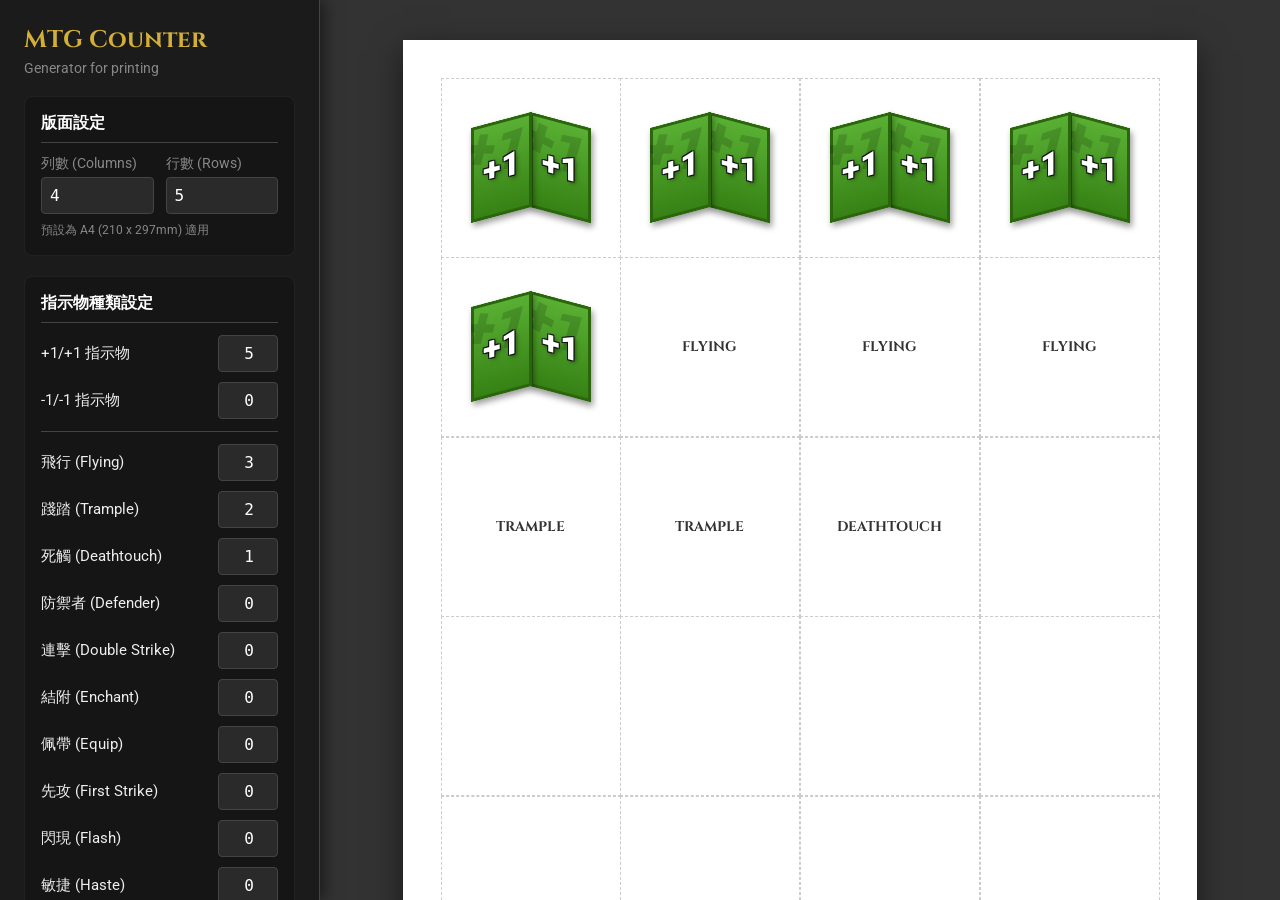
==== index.html @ ed295e88 "version1.0" ====
<!DOCTYPE html>
<html lang="zh-TW">
<head>
    <meta charset="UTF-8">
    <meta name="viewport" content="width=device-width, initial-scale=1.0">
    <title>MTG Counter Generator</title>
    <link rel="stylesheet" href="style.css">
    <!-- 加入 Google Font -->
    <link rel="preconnect" href="https://fonts.googleapis.com">
    <link rel="preconnect" href="https://fonts.gstatic.com" crossorigin>
    <link href="https://fonts.googleapis.com/css2?family=Cinzel:wght@600;800&family=Roboto:wght@400;700&display=swap" rel="stylesheet">
</head>
<body>
    <div class="app-container">
        <!-- 左側控制面板 -->
        <aside class="sidebar no-print">
            <header>
                <h1>MTG Counter</h1>
                <p>Generator for printing</p>
            </header>

            <section class="control-group">
                <h2>版面設定</h2>
                <div class="input-pair">
                    <label>
                        列數 (Columns)
                        <input type="number" id="colsInput" value="4" min="1" max="10">
                    </label>
                    <label>
                        行數 (Rows)
                        <input type="number" id="rowsInput" value="5" min="1" max="15">
                    </label>
                </div>
                <div class="hint">預設為 A4 (210 x 297mm) 適用</div>
            </section>

            <section class="control-group feature-list">
                <h2>指示物種類設定</h2>
                
                <div class="counter-input">
                    <label>+1/+1 指示物</label>
                    <input type="number" data-type="plusOne" value="5" min="0">
                </div>
                
                <div class="counter-input">
                    <label>-1/-1 指示物</label>
                    <input type="number" data-type="minusOne" value="0" min="0">
                </div>
                <hr>
                <div class="counter-input"><label>飛行 (Flying)</label><input type="number" data-type="flying" value="3" min="0"></div>
                <div class="counter-input"><label>踐踏 (Trample)</label><input type="number" data-type="trample" value="2" min="0"></div>
                <div class="counter-input"><label>死觸 (Deathtouch)</label><input type="number" data-type="deathtouch" value="1" min="0"></div>
                <div class="counter-input"><label>防禦者 (Defender)</label><input type="number" data-type="defender" value="0" min="0"></div>
                <div class="counter-input"><label>連擊 (Double Strike)</label><input type="number" data-type="double-strike" value="0" min="0"></div>
                <div class="counter-input"><label>結附 (Enchant)</label><input type="number" data-type="enchant" value="0" min="0"></div>
                <div class="counter-input"><label>佩帶 (Equip)</label><input type="number" data-type="equip" value="0" min="0"></div>
                <div class="counter-input"><label>先攻 (First Strike)</label><input type="number" data-type="first-strike" value="0" min="0"></div>
                <div class="counter-input"><label>閃現 (Flash)</label><input type="number" data-type="flash" value="0" min="0"></div>
                <div class="counter-input"><label>敏捷 (Haste)</label><input type="number" data-type="haste" value="0" min="0"></div>
                <div class="counter-input"><label>辟邪 (Hexproof)</label><input type="number" data-type="hexproof" value="0" min="0"></div>
                <div class="counter-input"><label>不滅 (Indestructible)</label><input type="number" data-type="indestructible" value="0" min="0"></div>
                <div class="counter-input"><label>繫命 (Lifelink)</label><input type="number" data-type="liftlink" value="0" min="0"></div>
                <div class="counter-input"><label>威懾 (Menace)</label><input type="number" data-type="menace" value="0" min="0"></div>
                <div class="counter-input"><label>反色保護 (Protection)</label><input type="number" data-type="protection" value="0" min="0"></div>
                <div class="counter-input"><label>靈技 (Prowess)</label><input type="number" data-type="prowess" value="0" min="0"></div>
                <div class="counter-input"><label>延勢 (Reach)</label><input type="number" data-type="reach" value="0" min="0"></div>
                <div class="counter-input"><label>占卜 (Scry)</label><input type="number" data-type="scry" value="0" min="0"></div>
                <div class="counter-input"><label>暈眩 (Stun)</label><input type="number" data-type="stun" value="0" min="0"></div>
                <div class="counter-input"><label>警戒 (Vigilance)</label><input type="number" data-type="vigilance" value="0" min="0"></div>
                <div class="counter-input"><label>守護 (Ward)</label><input type="number" data-type="ward" value="0" min="0"></div>
                <!-- 預留未來可以新增更多 -->
            </section>

            <section class="control-group token-builder">
                <h2>建立衍生物 (Tokens)</h2>
                <div class="token-form">
                    <select id="tokenKeyword">
                        <!-- Javascript 動態注入選項 -->
                        <option value="none">無能力 (None)</option>
                    </select>
                    <div class="pt-inputs">
                        <input type="text" id="tokenPower" placeholder="攻" maxlength="2" class="pt-box">
                        <span>/</span>
                        <input type="text" id="tokenToughness" placeholder="防" maxlength="2" class="pt-box">
                        <span class="x-times">x</span>
                        <input type="number" id="tokenQty" value="1" min="1" max="99" class="qty-box">
                    </div>
                    <button id="addTokenBtn" class="btn outline token-add-btn">加 入 清 單</button>
                </div>
                <div class="token-list">
                    <ul id="tokenListContainer"></ul>
                </div>
            </section>

            <div class="action-area">
                <button id="generateBtn" class="btn primary">更新預覽 (Update)</button>
                <button id="printBtn" class="btn outline" style="margin-bottom: 8px;">列印成 PDF (Print)</button>
                <button id="resetAllBtn" class="btn outline" style="width: 100%; border-color: #c9302c; color: #fff; background-color: #c9302c;">全部歸零 (Reset All)</button>
            </div>
            
             <footer class="footer">
                <p>For personal use only. Use Chrome for best print result.</p>
            </footer>
        </aside>

        <!-- 右側預覽區 (A4紙張大小) -->
        <main class="preview-area">
            <div id="printPage" class="a4-page">
                <div id="counterGrid" class="counter-grid">
                    <!-- Javascript 將在此渲染指示物 -->
                </div>
            </div>
        </main>
    </div>

    <script src="config.js"></script>
    <script src="script.js"></script>
</body>
</html>
---- style.css ----
/* --- 基礎變數與重置 --- */
:root {
    --bg-color: #121212;
    --sidebar-bg: rgba(30, 30, 30, 0.8);
    --text-main: #E0E0E0;
    --text-muted: #888;
    --accent-color: #D4AF37; /* MTG 金色 */
    --accent-hover: #b5952f;
    --border-color: #444;
    
    /* 指示物卡片預設尺寸 (會在 JS 中根據網格調整，但提供一個預設比例) */
    --counter-bg: #EAEAEA;
    --counter-border: #333;
    --cut-line-color: #ccc;
    
    /* +1/+1 特殊風格 */
    --point-bg-gradient: linear-gradient(135deg, #e6dace 0%, #c1b3a3 100%);
    --point-border-inner: #f4eee8;
    --point-text: #2c2c2c;
}

* {
    box-sizing: border-box;
    margin: 0;
    padding: 0;
}

body {
    font-family: 'Roboto', sans-serif;
    background-color: var(--bg-color);
    color: var(--text-main);
    display: flex;
    height: 100vh;
    overflow: hidden;
}

/* --- 佈局 --- */
.app-container {
    display: flex;
    width: 100%;
    height: 100%;
}

/* --- 左側控制面板 (Glassmorphism & 深色主題) --- */
.sidebar {
    width: 320px;
    min-width: 320px;
    background-color: var(--sidebar-bg);
    backdrop-filter: blur(10px);
    border-right: 1px solid var(--border-color);
    padding: 24px;
    display: flex;
    flex-direction: column;
    gap: 20px;
    overflow-y: auto;
    box-shadow: 4px 0 15px rgba(0,0,0,0.5);
    z-index: 10;
}

.sidebar header h1 {
    font-family: 'Cinzel', serif;
    color: var(--accent-color);
    font-size: 1.5rem;
    margin-bottom: 4px;
}

.sidebar header p {
    color: var(--text-muted);
    font-size: 0.85rem;
}

.control-group {
    background: rgba(0,0,0,0.2);
    padding: 16px;
    border-radius: 8px;
    border: 1px solid rgba(255,255,255,0.05);
}

.control-group h2 {
    font-size: 1rem;
    margin-bottom: 12px;
    color: #fff;
    border-bottom: 1px solid var(--border-color);
    padding-bottom: 8px;
}

.input-pair {
    display: flex;
    gap: 12px;
}

label {
    display: flex;
    flex-direction: column;
    font-size: 0.85rem;
    color: var(--text-muted);
    gap: 4px;
    flex: 1;
}

input[type="number"] {
    background-color: #2A2A2A;
    border: 1px solid var(--border-color);
    color: #fff;
    padding: 8px;
    border-radius: 4px;
    font-family: monospace;
    font-size: 1rem;
}

input[type="number"]:focus {
    outline: none;
    border-color: var(--accent-color);
}

.hint {
    font-size: 0.75rem;
    color: var(--text-muted);
    margin-top: 8px;
}

.feature-list .counter-input {
    display: flex;
    justify-content: space-between;
    align-items: center;
    margin-bottom: 10px;
}

.feature-list .counter-input label {
    flex-direction: row;
    color: #eee;
    font-size: 0.95rem;
}

.feature-list .counter-input input {
    width: 60px;
    text-align: right;
}

hr {
    border: 0;
    height: 1px;
    background-color: var(--border-color);
    margin: 12px 0;
}

.action-area {
    margin-top: auto;
    display: flex;
    flex-direction: column;
    gap: 12px;
}

.btn {
    padding: 12px;
    border: none;
    border-radius: 6px;
    font-weight: bold;
    cursor: pointer;
    transition: all 0.2s ease;
    text-transform: uppercase;
    letter-spacing: 0.5px;
}

.btn.primary {
    background-color: var(--accent-color);
    color: #111;
}

.btn.primary:hover {
    background-color: var(--accent-hover);
    transform: translateY(-2px);
}

.btn.outline {
    background-color: transparent;
    border: 2px solid var(--accent-color);
    color: var(--accent-color);
}

.btn.outline:hover {
    background-color: rgba(212, 175, 55, 0.1);
}

.footer {
    text-align: center;
    font-size: 0.7rem;
    color: var(--text-muted);
}

/* --- 右側預覽區 (A4模擬) --- */
.preview-area {
    flex: 1;
    background-color: #333;
    display: flex;
    justify-content: center;
    align-items: flex-start;
    padding: 40px;
    overflow-y: auto;
}

.a4-page {
    /* A4 比例，為了顯示在螢幕上縮小，但維持比例 (A4=210x297) */
    width: 210mm;
    height: 297mm;
    background-color: white;
    box-shadow: 0 10px 30px rgba(0,0,0,0.5);
    padding: 10mm; /* 邊距 */
    position: relative;
    /* 讓內容不會超出背景 */
    overflow: hidden; 
}

/* 網格系統：由 JS 動態設定 grid-template-columns 和 rows */
.counter-grid {
    display: grid;
    width: 100%;
    /* 讓內容由上往下排，避免強制撐滿高度導致變形 */
    align-content: start; 
    gap: 0px; 
}

/* --- 指示物 Component 樣式 --- */
.counter-item {
    aspect-ratio: 1 / 1; /* 強制每一個格子都是完美正方形 */
    position: relative;
    display: flex;
    flex-direction: column;
    justify-content: center;
    align-items: center;
    
    /* 為了達到剪裁線效果，加一點虛線邊框 */
    border: 1px dashed var(--cut-line-color);
    box-sizing: border-box;
    /* 避免溢出 */
    overflow: hidden; 
    padding: 2cqw;
    container-type: inline-size;
}

/* 1. 機制指示物 (例如 flying) */
.counter-keyword {
    width: 100%;
    height: 100%;
    border-radius: 0; 
    background-color: transparent; /* 取消灰底 */
    display: flex;
    flex-direction: column;
    justify-content: center;
    align-items: center;
    box-shadow: none; /* 移除內部陰影確保乾淨 */
}

.counter-keyword .icon-img {
    width: 80%;
    height: 80%;
    object-fit: contain;
    margin-bottom: 4px;
    /* 移除 drop-shadow 避免顯現白底去背殘留的毛邊 */
}

.counter-keyword .fallback-icon {
    font-size: 25cqw;
    margin-bottom: 2cqw;
}

.counter-keyword .name {
    font-family: 'Cinzel', serif;
    font-weight: bold;
    font-size: 11cqw;
    color: var(--counter-border);
    text-transform: uppercase;
}

/* --- 數值指示物 (3D Panels) --- */
.counter-point {
    width: 100%;
    height: 100%;
    display: flex;
    justify-content: center;
    align-items: center;
    gap: 0;
    perspective: 500px;
}

.counter-point .panel {
    width: 48%;
    height: 75%;
    position: relative;
    display: flex;
    justify-content: center;
    align-items: center;
    box-sizing: border-box;
    overflow: hidden;
    
    /* 引入自定義 CSS 變數，利用內陰影替代實體 Border 防止渲染破圖走光 */
    --panel-border-color: transparent;
    --panel-joint-shadow: 0 0 0 0 transparent;
    border: none;
    box-shadow: inset 0 0 0 3px var(--panel-border-color), 
                inset var(--panel-joint-shadow), 
                2px 4px 6px rgba(0,0,0,0.4);
}

.counter-point .panel .val {
    font-family: 'Roboto', sans-serif;
    font-weight: 900;
    font-size: 26cqw;
    color: white;
    z-index: 2;
    text-shadow: 
        -1px -1px 0 #111, 1px -1px 0 #111, 
        -1px  1px 0 #111, 1px  1px 0 #111,
        2px 2px 4px rgba(0,0,0,0.5);
}

.counter-point .panel .watermark {
    position: absolute;
    font-family: 'Roboto', sans-serif;
    font-weight: 900;
    font-size: 45cqw;
    color: rgba(0,0,0,0.15);
    z-index: 1;
    top: -5cqw;
    left: -5cqw;
    transform: rotate(15deg);
}

/* 顏色主題：+1/+1 綠色 */
.counter-point.plusOne .panel {
    background: linear-gradient(180deg, #5AB134 0%, #358014 100%);
    --panel-border-color: #2B660D;
}

/* 顏色主題：-1/-1 紅色 */
.counter-point.minusOne .panel {
    background: linear-gradient(180deg, #C92A2A 0%, #8B1818 100%);
    --panel-border-color: #5E0D0D;
}

/* 3D的左與右板接合面陰影/高光特效 */
.counter-point .panel.left {
    transform: skewY(-15deg);
    --panel-joint-shadow: -2px 0 0 0 rgba(0,0,0,0.5);
    z-index: 2;
    margin-right: -1px;
}

.counter-point .panel.right {
    transform: skewY(15deg);
    --panel-joint-shadow: 2px 0 0 0 rgba(255,255,255,0.25);
    z-index: 1;
    margin-left: -1px;
}
/* --- 衍生物 (Tokens) --- */
.token-builder .token-form {
    display: flex;
    flex-direction: column;
    gap: 8px;
    margin-bottom: 12px;
}
.token-builder select, .token-builder input {
    background-color: #2A2A2A;
    border: 1px solid var(--border-color);
    color: #fff;
    padding: 8px;
    border-radius: 4px;
    font-family: inherit;
}
.pt-inputs {
    display: flex;
    align-items: center;
    gap: 6px;
    font-size: 0.9rem;
}
.pt-inputs .pt-box {
    width: 45px;
    text-align: center;
}
.pt-inputs .qty-box {
    width: 60px;
}
.token-add-btn {
    width: 100%;
}
.token-list ul {
    list-style: none;
    padding: 0;
    margin: 0;
    max-height: 150px;
    overflow-y: auto;
}
.token-list li {
    display: flex;
    justify-content: space-between;
    background: rgba(0,0,0,0.3);
    padding: 6px 10px;
    margin-bottom: 4px;
    border-radius: 4px;
    font-size: 0.85rem;
    align-items: center;
}
.token-list li button {
    background: #c9302c;
    color: white;
    border: none;
    padding: 2px 8px;
    border-radius: 3px;
    cursor: pointer;
}
/* 網格中的 Token 特效 */
.counter-item.token-type {
    background-color: transparent;
}
.token-main-pt {
    font-family: 'Cinzel', serif;
    font-weight: 800;
    font-size: 36cqw;
    color: var(--point-text);
    background-color: #e5e0d8;
    border: 2cqw solid #222;
    border-radius: 6cqw;
    padding: 6cqw 24cqw;
    box-shadow: 2cqw 2cqw 4cqw rgba(0,0,0,0.3);
    z-index: 1;
    display: flex;
    justify-content: center;
    align-items: center;
    white-space: nowrap;
}
.token-sub-keyword {
    align-self: flex-end;
    margin-top: 5cqw;
    margin-right: 5cqw;
    display: flex;
    justify-content: center;
    align-items: center;
    background: transparent;
    border: none;
    box-shadow: none;
    z-index: 2;
}
.token-sub-keyword .icon-img {
    width: 32cqw;
    height: 32cqw;
    object-fit: contain;
    /* 移除 drop-shadow 避免顯現白毛邊 */
}

/* --- 列印特定樣式 (@media print) --- */
@media print {
    /* 隱藏網頁上不需要列印的元素 */
    body {
        background-color: white;
        margin: 0;
        padding: 0;
        height: auto;
    }
    
    .no-print {
        display: none !important;
    }

    .preview-area {
        padding: 0;
        background-color: white;
        overflow: visible;
        display: block; /* 取消 flex 置中 */
    }

    .a4-page {
        margin: 0;
        box-shadow: none;
        /* 直接讓印表機接管邊界，但保留內縮以防印不出來 */
        width: 100%;
        height: 100%;
        page-break-after: always;
    }
    /* 強制印出背景色 */
    * {
        -webkit-print-color-adjust: exact !important;
        print-color-adjust: exact !important;
    }
}
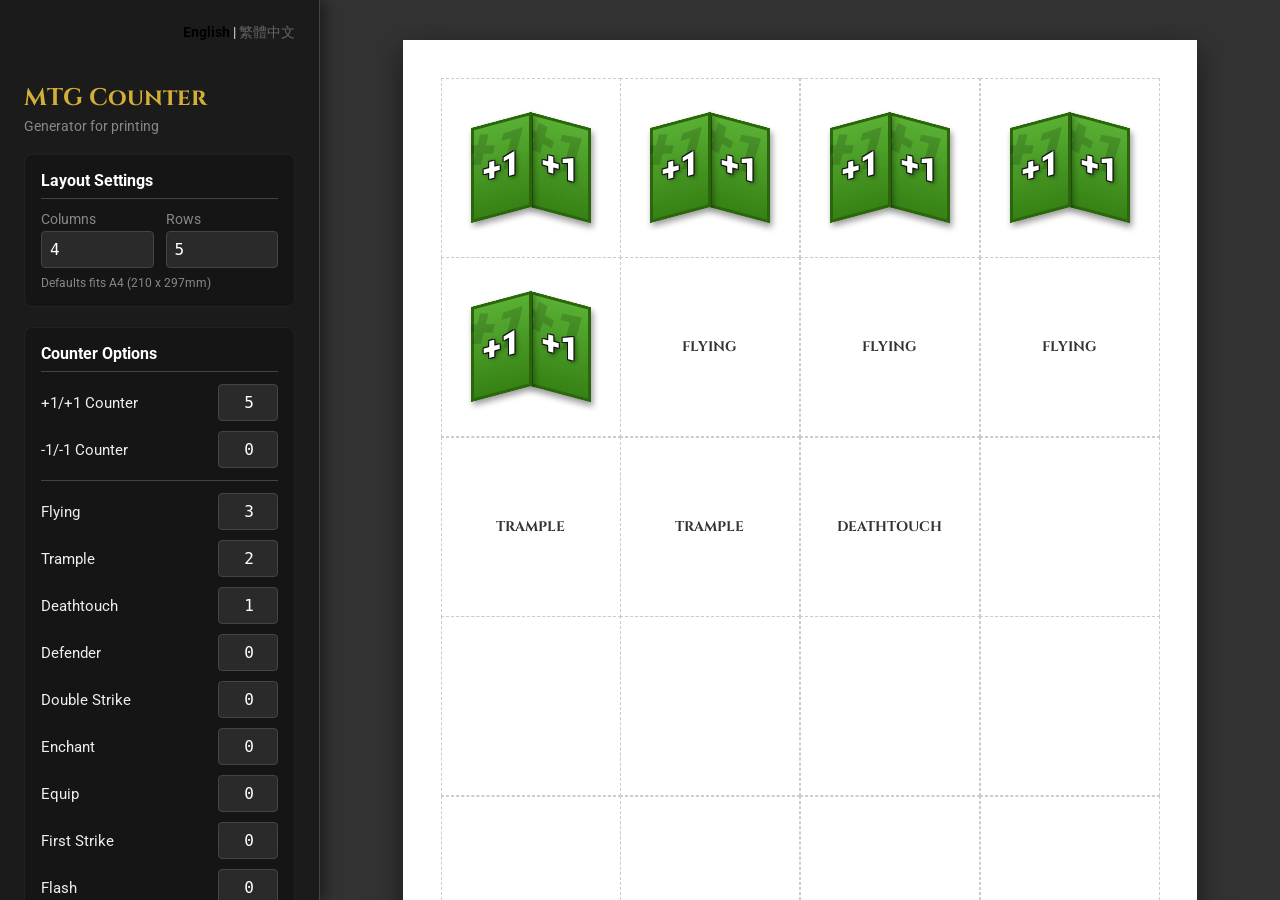
==== commit fdc0564c: "version 1.1" ====
--- a/index.html
+++ b/index.html
@@ -1,91 +1,94 @@
 <!DOCTYPE html>
-<html lang="zh-TW">
+<html lang="en">
 <head>
     <meta charset="UTF-8">
     <meta name="viewport" content="width=device-width, initial-scale=1.0">
     <title>MTG Counter Generator</title>
     <link rel="stylesheet" href="style.css">
-    <!-- 加入 Google Font -->
+    <!-- Google Font -->
     <link rel="preconnect" href="https://fonts.googleapis.com">
     <link rel="preconnect" href="https://fonts.gstatic.com" crossorigin>
     <link href="https://fonts.googleapis.com/css2?family=Cinzel:wght@600;800&family=Roboto:wght@400;700&display=swap" rel="stylesheet">
 </head>
 <body>
     <div class="app-container">
-        <!-- 左側控制面板 -->
+        <!-- Sidebar -->
         <aside class="sidebar no-print">
+            <div style="text-align: right; font-size: 14px; margin-bottom: 20px;">
+                <span style="color: #000; font-weight: bold;">English</span> | 
+                <a href="index.zh-TW.html" style="color: #666; text-decoration: none;">繁體中文</a>
+            </div>
             <header>
                 <h1>MTG Counter</h1>
                 <p>Generator for printing</p>
             </header>
 
             <section class="control-group">
-                <h2>版面設定</h2>
+                <h2>Layout Settings</h2>
                 <div class="input-pair">
                     <label>
-                        列數 (Columns)
+                        Columns
                         <input type="number" id="colsInput" value="4" min="1" max="10">
                     </label>
                     <label>
-                        行數 (Rows)
+                        Rows
                         <input type="number" id="rowsInput" value="5" min="1" max="15">
                     </label>
                 </div>
-                <div class="hint">預設為 A4 (210 x 297mm) 適用</div>
+                <div class="hint">Defaults fits A4 (210 x 297mm)</div>
             </section>
 
             <section class="control-group feature-list">
-                <h2>指示物種類設定</h2>
+                <h2>Counter Options</h2>
                 
                 <div class="counter-input">
-                    <label>+1/+1 指示物</label>
+                    <label>+1/+1 Counter</label>
                     <input type="number" data-type="plusOne" value="5" min="0">
                 </div>
                 
                 <div class="counter-input">
-                    <label>-1/-1 指示物</label>
+                    <label>-1/-1 Counter</label>
                     <input type="number" data-type="minusOne" value="0" min="0">
                 </div>
                 <hr>
-                <div class="counter-input"><label>飛行 (Flying)</label><input type="number" data-type="flying" value="3" min="0"></div>
-                <div class="counter-input"><label>踐踏 (Trample)</label><input type="number" data-type="trample" value="2" min="0"></div>
-                <div class="counter-input"><label>死觸 (Deathtouch)</label><input type="number" data-type="deathtouch" value="1" min="0"></div>
-                <div class="counter-input"><label>防禦者 (Defender)</label><input type="number" data-type="defender" value="0" min="0"></div>
-                <div class="counter-input"><label>連擊 (Double Strike)</label><input type="number" data-type="double-strike" value="0" min="0"></div>
-                <div class="counter-input"><label>結附 (Enchant)</label><input type="number" data-type="enchant" value="0" min="0"></div>
-                <div class="counter-input"><label>佩帶 (Equip)</label><input type="number" data-type="equip" value="0" min="0"></div>
-                <div class="counter-input"><label>先攻 (First Strike)</label><input type="number" data-type="first-strike" value="0" min="0"></div>
-                <div class="counter-input"><label>閃現 (Flash)</label><input type="number" data-type="flash" value="0" min="0"></div>
-                <div class="counter-input"><label>敏捷 (Haste)</label><input type="number" data-type="haste" value="0" min="0"></div>
-                <div class="counter-input"><label>辟邪 (Hexproof)</label><input type="number" data-type="hexproof" value="0" min="0"></div>
-                <div class="counter-input"><label>不滅 (Indestructible)</label><input type="number" data-type="indestructible" value="0" min="0"></div>
-                <div class="counter-input"><label>繫命 (Lifelink)</label><input type="number" data-type="liftlink" value="0" min="0"></div>
-                <div class="counter-input"><label>威懾 (Menace)</label><input type="number" data-type="menace" value="0" min="0"></div>
-                <div class="counter-input"><label>反色保護 (Protection)</label><input type="number" data-type="protection" value="0" min="0"></div>
-                <div class="counter-input"><label>靈技 (Prowess)</label><input type="number" data-type="prowess" value="0" min="0"></div>
-                <div class="counter-input"><label>延勢 (Reach)</label><input type="number" data-type="reach" value="0" min="0"></div>
-                <div class="counter-input"><label>占卜 (Scry)</label><input type="number" data-type="scry" value="0" min="0"></div>
-                <div class="counter-input"><label>暈眩 (Stun)</label><input type="number" data-type="stun" value="0" min="0"></div>
-                <div class="counter-input"><label>警戒 (Vigilance)</label><input type="number" data-type="vigilance" value="0" min="0"></div>
-                <div class="counter-input"><label>守護 (Ward)</label><input type="number" data-type="ward" value="0" min="0"></div>
-                <!-- 預留未來可以新增更多 -->
+                <div class="counter-input"><label>Flying</label><input type="number" data-type="flying" value="3" min="0"></div>
+                <div class="counter-input"><label>Trample</label><input type="number" data-type="trample" value="2" min="0"></div>
+                <div class="counter-input"><label>Deathtouch</label><input type="number" data-type="deathtouch" value="1" min="0"></div>
+                <div class="counter-input"><label>Defender</label><input type="number" data-type="defender" value="0" min="0"></div>
+                <div class="counter-input"><label>Double Strike</label><input type="number" data-type="double-strike" value="0" min="0"></div>
+                <div class="counter-input"><label>Enchant</label><input type="number" data-type="enchant" value="0" min="0"></div>
+                <div class="counter-input"><label>Equip</label><input type="number" data-type="equip" value="0" min="0"></div>
+                <div class="counter-input"><label>First Strike</label><input type="number" data-type="first-strike" value="0" min="0"></div>
+                <div class="counter-input"><label>Flash</label><input type="number" data-type="flash" value="0" min="0"></div>
+                <div class="counter-input"><label>Haste</label><input type="number" data-type="haste" value="0" min="0"></div>
+                <div class="counter-input"><label>Hexproof</label><input type="number" data-type="hexproof" value="0" min="0"></div>
+                <div class="counter-input"><label>Indestructible</label><input type="number" data-type="indestructible" value="0" min="0"></div>
+                <div class="counter-input"><label>Lifelink</label><input type="number" data-type="liftlink" value="0" min="0"></div>
+                <div class="counter-input"><label>Menace</label><input type="number" data-type="menace" value="0" min="0"></div>
+                <div class="counter-input"><label>Protection</label><input type="number" data-type="protection" value="0" min="0"></div>
+                <div class="counter-input"><label>Prowess</label><input type="number" data-type="prowess" value="0" min="0"></div>
+                <div class="counter-input"><label>Reach</label><input type="number" data-type="reach" value="0" min="0"></div>
+                <div class="counter-input"><label>Scry</label><input type="number" data-type="scry" value="0" min="0"></div>
+                <div class="counter-input"><label>Stun</label><input type="number" data-type="stun" value="0" min="0"></div>
+                <div class="counter-input"><label>Vigilance</label><input type="number" data-type="vigilance" value="0" min="0"></div>
+                <div class="counter-input"><label>Ward</label><input type="number" data-type="ward" value="0" min="0"></div>
             </section>
 
             <section class="control-group token-builder">
-                <h2>建立衍生物 (Tokens)</h2>
+                <h2>Build Tokens</h2>
                 <div class="token-form">
                     <select id="tokenKeyword">
-                        <!-- Javascript 動態注入選項 -->
-                        <option value="none">無能力 (None)</option>
+                        <!-- Javascript dynamic options -->
+                        <option value="none">None</option>
                     </select>
                     <div class="pt-inputs">
-                        <input type="text" id="tokenPower" placeholder="攻" maxlength="2" class="pt-box">
+                        <input type="text" id="tokenPower" placeholder="P" maxlength="2" class="pt-box">
                         <span>/</span>
-                        <input type="text" id="tokenToughness" placeholder="防" maxlength="2" class="pt-box">
+                        <input type="text" id="tokenToughness" placeholder="T" maxlength="2" class="pt-box">
                         <span class="x-times">x</span>
                         <input type="number" id="tokenQty" value="1" min="1" max="99" class="qty-box">
                     </div>
-                    <button id="addTokenBtn" class="btn outline token-add-btn">加 入 清 單</button>
+                    <button id="addTokenBtn" class="btn outline token-add-btn">Add to List</button>
                 </div>
                 <div class="token-list">
                     <ul id="tokenListContainer"></ul>
@@ -93,9 +96,9 @@
             </section>
 
             <div class="action-area">
-                <button id="generateBtn" class="btn primary">更新預覽 (Update)</button>
-                <button id="printBtn" class="btn outline" style="margin-bottom: 8px;">列印成 PDF (Print)</button>
-                <button id="resetAllBtn" class="btn outline" style="width: 100%; border-color: #c9302c; color: #fff; background-color: #c9302c;">全部歸零 (Reset All)</button>
+                <button id="generateBtn" class="btn primary">Update Preview</button>
+                <button id="printBtn" class="btn outline" style="margin-bottom: 8px;">Print PDF</button>
+                <button id="resetAllBtn" class="btn outline" style="width: 100%; border-color: #c9302c; color: #fff; background-color: #c9302c;">Reset All</button>
             </div>
             
              <footer class="footer">
@@ -103,11 +106,11 @@
             </footer>
         </aside>
 
-        <!-- 右側預覽區 (A4紙張大小) -->
+        <!-- Right Preview (A4 Paper size) -->
         <main class="preview-area">
             <div id="printPage" class="a4-page">
                 <div id="counterGrid" class="counter-grid">
-                    <!-- Javascript 將在此渲染指示物 -->
+                    <!-- Javascript will render counters here -->
                 </div>
             </div>
         </main>
